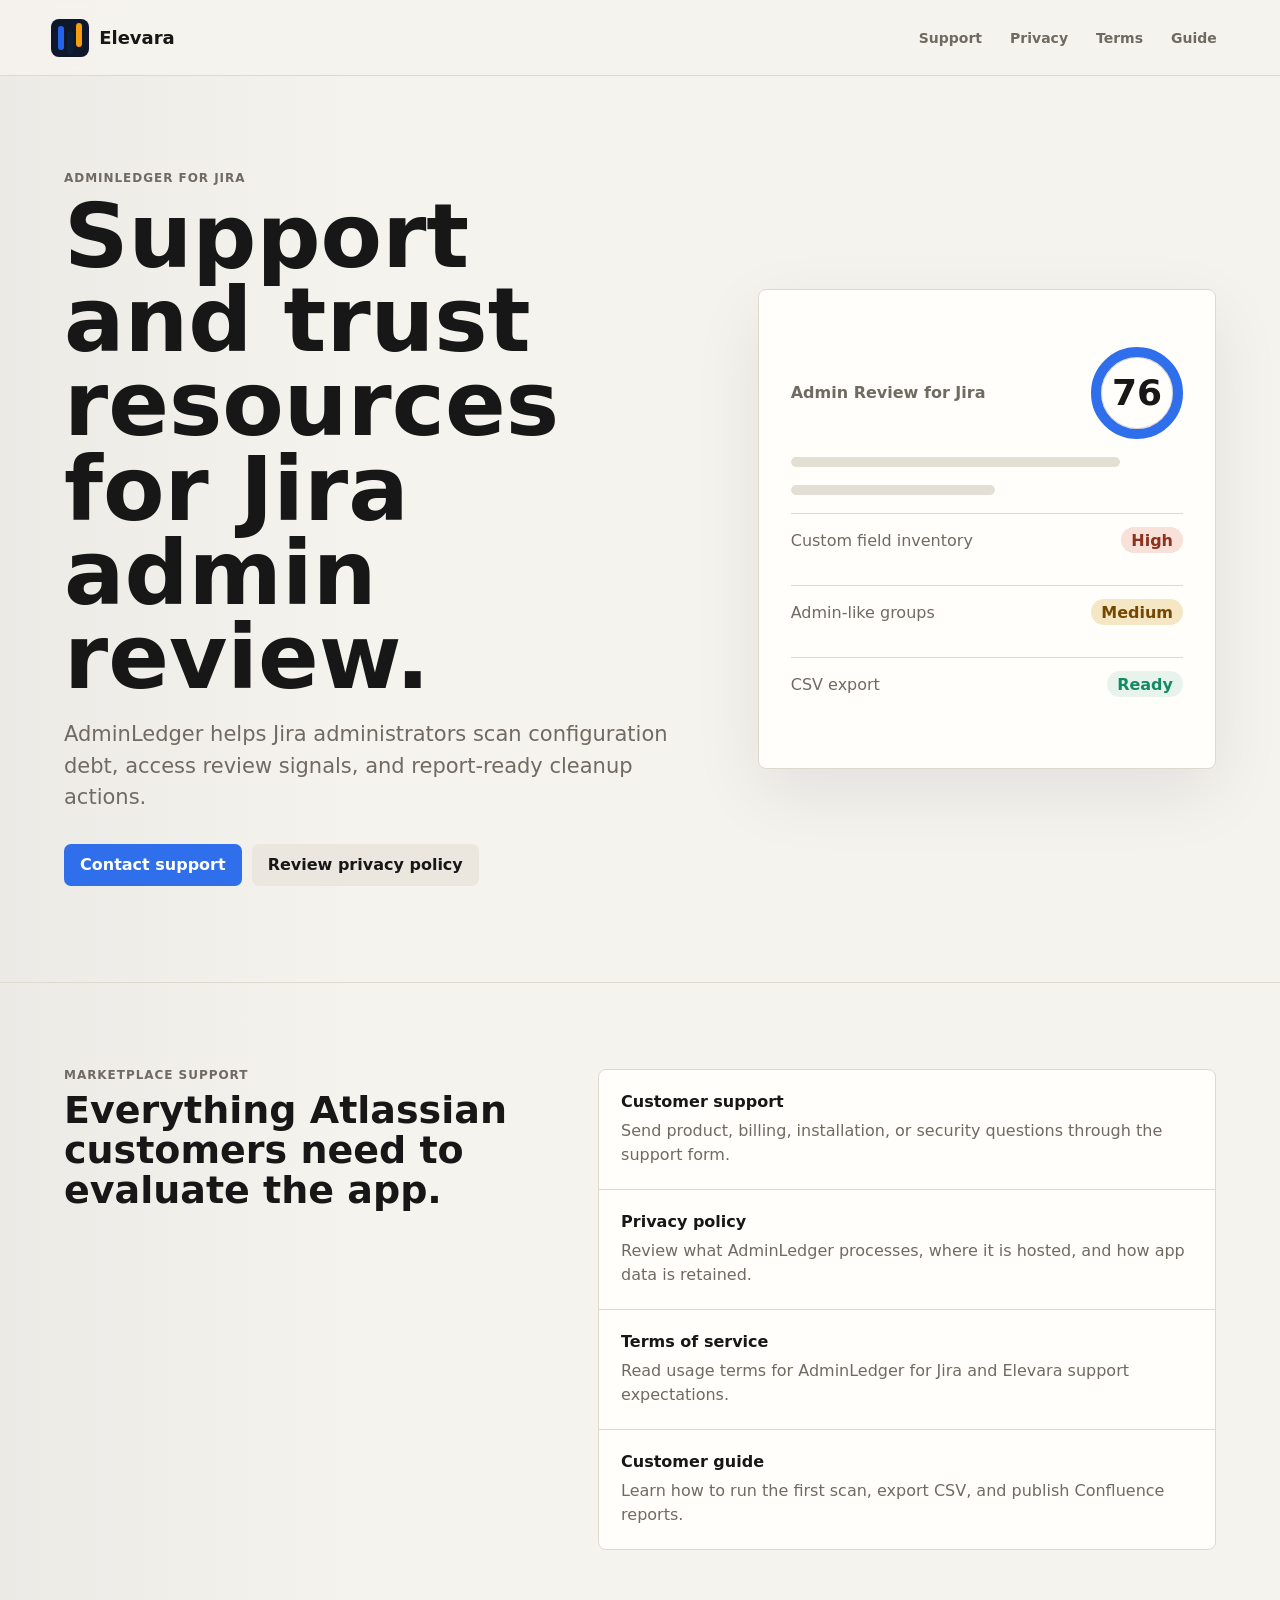
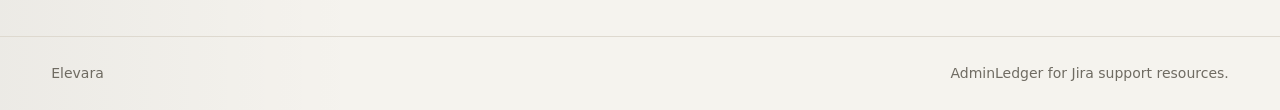
==== index.html @ d3b8535b "Initial Elevara support site" ====
<!doctype html>
<html lang="en">
  <head>
    <meta charset="utf-8" />
    <meta name="viewport" content="width=device-width, initial-scale=1" />
    <title>Elevara | AdminLedger for Jira Support</title>
    <meta name="description" content="Support, privacy, and terms for AdminLedger for Jira by Elevara." />
    <link rel="stylesheet" href="./assets/styles.css" />
  </head>
  <body>
    <header class="site-header">
      <a class="brand" href="./" aria-label="Elevara home">
        <span class="brand-mark" aria-hidden="true"><span></span><span></span><span></span></span>
        <span>Elevara</span>
      </a>
      <nav aria-label="Main navigation">
        <a href="./contact/">Support</a>
        <a href="./privacy/">Privacy</a>
        <a href="./terms/">Terms</a>
        <a href="./guide/">Guide</a>
      </nav>
    </header>

    <main>
      <section class="hero">
        <div class="hero-copy">
          <p class="eyebrow">AdminLedger for Jira</p>
          <h1>Support and trust resources for Jira admin review.</h1>
          <p class="lede">
            AdminLedger helps Jira administrators scan configuration debt, access review signals, and report-ready cleanup actions.
          </p>
          <div class="hero-actions">
            <a class="button primary" href="./contact/">Contact support</a>
            <a class="button secondary" href="./privacy/">Review privacy policy</a>
          </div>
        </div>
        <div class="product-visual" aria-label="AdminLedger product summary">
          <div class="visual-top">
            <span>Admin Review for Jira</span>
            <strong>76</strong>
          </div>
          <div class="visual-line wide"></div>
          <div class="visual-line"></div>
          <div class="visual-row">
            <span>Custom field inventory</span>
            <b>High</b>
          </div>
          <div class="visual-row">
            <span>Admin-like groups</span>
            <b class="amber">Medium</b>
          </div>
          <div class="visual-row">
            <span>CSV export</span>
            <b class="green">Ready</b>
          </div>
        </div>
      </section>

      <section class="split-section">
        <div>
          <p class="eyebrow">Marketplace support</p>
          <h2>Everything Atlassian customers need to evaluate the app.</h2>
        </div>
        <div class="link-list">
          <a href="./contact/">
            <span>Customer support</span>
            <p>Send product, billing, installation, or security questions through the support form.</p>
          </a>
          <a href="./privacy/">
            <span>Privacy policy</span>
            <p>Review what AdminLedger processes, where it is hosted, and how app data is retained.</p>
          </a>
          <a href="./terms/">
            <span>Terms of service</span>
            <p>Read usage terms for AdminLedger for Jira and Elevara support expectations.</p>
          </a>
          <a href="./guide/">
            <span>Customer guide</span>
            <p>Learn how to run the first scan, export CSV, and publish Confluence reports.</p>
          </a>
        </div>
      </section>
    </main>

    <footer class="site-footer">
      <span>Elevara</span>
      <span>AdminLedger for Jira support resources.</span>
    </footer>
  </body>
</html>
---- assets/styles.css ----
:root {
  color-scheme: light;
  --ink: #171717;
  --muted: #6f6b62;
  --soft: #f5f3ee;
  --paper: #fffefa;
  --line: #ded9cf;
  --line-strong: #c9c1b5;
  --rail: #101214;
  --accent: #2f6fec;
  --accent-dark: #1d56c9;
  --green: #138a63;
  --amber: #b77700;
  font-family: Inter, ui-sans-serif, system-ui, -apple-system, BlinkMacSystemFont, "Segoe UI", sans-serif;
  background: var(--soft);
  color: var(--ink);
  font-synthesis: none;
  text-rendering: optimizeLegibility;
}

* {
  box-sizing: border-box;
}

html {
  scroll-behavior: smooth;
}

body {
  margin: 0;
  min-width: 320px;
  background:
    linear-gradient(90deg, rgba(16, 18, 20, 0.04), transparent 28%),
    var(--soft);
}

a {
  color: inherit;
}

button,
input,
select,
textarea {
  font: inherit;
}

.site-header {
  min-height: 76px;
  display: flex;
  align-items: center;
  justify-content: space-between;
  gap: 24px;
  padding: 0 clamp(20px, 4vw, 64px);
  border-bottom: 1px solid var(--line);
  background: rgba(245, 243, 238, 0.9);
  backdrop-filter: blur(14px);
  position: sticky;
  top: 0;
  z-index: 3;
}

.brand {
  display: inline-flex;
  align-items: center;
  gap: 10px;
  text-decoration: none;
  font-weight: 790;
  font-size: 18px;
  letter-spacing: 0;
}

.brand-mark {
  width: 38px;
  height: 38px;
  border-radius: 8px;
  display: grid;
  grid-template-columns: repeat(3, 1fr);
  gap: 3px;
  padding: 7px;
  background: #0f172a;
}

.brand-mark span {
  border-radius: 4px;
  background: #2563eb;
}

.brand-mark span:nth-child(2) {
  background: #0b1f3a;
  transform: translateY(5px);
}

.brand-mark span:nth-child(3) {
  background: #f59e0b;
  transform: translateY(-3px);
}

.site-header nav {
  display: flex;
  align-items: center;
  gap: 4px;
  flex-wrap: wrap;
}

.site-header nav a {
  min-height: 36px;
  border-radius: 7px;
  padding: 0 12px;
  display: inline-flex;
  align-items: center;
  color: var(--muted);
  text-decoration: none;
  font-size: 14px;
  font-weight: 700;
}

.site-header nav a:hover,
.site-header nav a[aria-current="page"] {
  color: var(--ink);
  background: #ebe7de;
}

.hero {
  min-height: calc(100svh - 76px);
  display: grid;
  grid-template-columns: minmax(0, 1.05fr) minmax(320px, 0.78fr);
  align-items: center;
  gap: clamp(30px, 6vw, 88px);
  padding: clamp(42px, 8vw, 96px) clamp(20px, 5vw, 84px);
}

.hero-copy {
  max-width: 790px;
  animation: enter 520ms ease both;
}

.eyebrow {
  margin: 0 0 10px;
  color: var(--muted);
  font-size: 12px;
  line-height: 1;
  letter-spacing: 0.08em;
  text-transform: uppercase;
  font-weight: 790;
}

h1,
h2,
h3,
p {
  letter-spacing: 0;
}

h1 {
  margin: 0;
  font-size: clamp(42px, 7vw, 92px);
  line-height: 0.94;
  max-width: 880px;
}

.page-heading h1,
.legal-content h1,
.center-page h1 {
  font-size: clamp(36px, 5vw, 64px);
  line-height: 0.98;
}

h2 {
  margin: 0;
  font-size: clamp(24px, 3vw, 38px);
  line-height: 1.05;
}

.lede {
  margin: 20px 0 0;
  max-width: 640px;
  color: var(--muted);
  font-size: clamp(17px, 2vw, 21px);
  line-height: 1.5;
}

.hero-actions {
  margin-top: 30px;
  display: flex;
  gap: 10px;
  flex-wrap: wrap;
}

.button {
  min-height: 42px;
  border-radius: 7px;
  display: inline-flex;
  align-items: center;
  justify-content: center;
  padding: 0 16px;
  text-decoration: none;
  border: 0;
  cursor: pointer;
  font-weight: 760;
  transition: transform 150ms ease, background 150ms ease, box-shadow 150ms ease;
}

.button:hover {
  transform: translateY(-1px);
}

.primary {
  color: #fff;
  background: var(--accent);
}

.primary:hover {
  background: var(--accent-dark);
  box-shadow: 0 12px 28px rgba(47, 111, 236, 0.18);
}

.secondary {
  background: #ebe7de;
  color: var(--ink);
}

.product-visual {
  min-height: 480px;
  border: 1px solid var(--line);
  border-radius: 8px;
  background: var(--paper);
  padding: clamp(20px, 3vw, 32px);
  display: grid;
  align-content: center;
  gap: 18px;
  box-shadow: 0 24px 70px rgba(16, 18, 20, 0.08);
  animation: enter 620ms 100ms ease both;
}

.visual-top,
.visual-row {
  display: flex;
  align-items: center;
  justify-content: space-between;
  gap: 18px;
}

.visual-top span {
  color: var(--muted);
  font-weight: 740;
}

.visual-top strong {
  width: 92px;
  height: 92px;
  border-radius: 999px;
  display: grid;
  place-items: center;
  font-size: 36px;
  border: 10px solid var(--accent);
  box-shadow: inset 0 0 0 1px var(--line);
}

.visual-line {
  height: 10px;
  width: 52%;
  border-radius: 999px;
  background: #e4dfd5;
}

.visual-line.wide {
  width: 84%;
}

.visual-row {
  min-height: 54px;
  border-top: 1px solid var(--line);
  color: var(--muted);
}

.visual-row b {
  min-height: 26px;
  border-radius: 999px;
  padding: 0 10px;
  display: inline-flex;
  align-items: center;
  color: #8e321d;
  background: #f7e1d8;
}

.visual-row b.amber {
  color: #744800;
  background: #f6e7c4;
}

.visual-row b.green {
  color: var(--green);
  background: #e9f3ee;
}

.split-section,
.page-shell,
.legal-shell {
  padding: clamp(42px, 7vw, 86px) clamp(20px, 5vw, 84px);
}

.split-section {
  border-top: 1px solid var(--line);
  display: grid;
  grid-template-columns: minmax(260px, 0.74fr) minmax(0, 1fr);
  gap: clamp(28px, 6vw, 78px);
}

.link-list {
  display: grid;
  border: 1px solid var(--line);
  border-radius: 8px;
  overflow: hidden;
  background: var(--paper);
}

.link-list a {
  padding: 22px;
  text-decoration: none;
  border-top: 1px solid var(--line);
  transition: background 150ms ease;
}

.link-list a:first-child {
  border-top: 0;
}

.link-list a:hover {
  background: #fbf8f0;
}

.link-list span {
  font-weight: 790;
}

.link-list p {
  margin: 8px 0 0;
  color: var(--muted);
  line-height: 1.5;
}

.page-heading {
  max-width: 780px;
}

.form-layout {
  margin-top: 34px;
  display: grid;
  grid-template-columns: minmax(0, 1fr) minmax(280px, 0.42fr);
  gap: 22px;
  align-items: start;
}

.contact-form {
  display: grid;
  grid-template-columns: repeat(2, minmax(0, 1fr));
  gap: 15px;
  border: 1px solid var(--line);
  border-radius: 8px;
  background: var(--paper);
  padding: 22px;
}

.contact-form label {
  display: grid;
  gap: 8px;
  color: var(--muted);
  font-size: 13px;
  font-weight: 730;
}

.full-span,
.contact-form .button {
  grid-column: 1 / -1;
}

input,
select,
textarea {
  width: 100%;
  min-height: 42px;
  border: 1px solid var(--line-strong);
  border-radius: 7px;
  background: #fff;
  color: var(--ink);
  padding: 0 12px;
}

textarea {
  min-height: 160px;
  padding: 12px;
  resize: vertical;
}

input:focus,
select:focus,
textarea:focus {
  outline: 2px solid rgba(47, 111, 236, 0.45);
  outline-offset: 2px;
}

.hidden-field {
  display: none;
}

.support-notes {
  border: 1px solid var(--line);
  border-radius: 8px;
  background: var(--paper);
  padding: 22px;
}

.support-notes p,
.support-notes li {
  color: var(--muted);
  line-height: 1.55;
}

.support-notes ul {
  margin: 18px 0 0;
  padding-left: 18px;
}

.legal-shell {
  display: grid;
  grid-template-columns: 240px minmax(0, 820px);
  gap: clamp(28px, 6vw, 82px);
  align-items: start;
}

.legal-index {
  position: sticky;
  top: 104px;
  display: grid;
  gap: 4px;
}

.legal-index span {
  margin-bottom: 10px;
  font-weight: 790;
}

.legal-index a {
  min-height: 34px;
  display: flex;
  align-items: center;
  color: var(--muted);
  text-decoration: none;
  font-size: 14px;
}

.legal-index a:hover {
  color: var(--ink);
}

.legal-content {
  border: 1px solid var(--line);
  border-radius: 8px;
  background: var(--paper);
  padding: clamp(24px, 4vw, 48px);
}

.legal-content h2 {
  margin-top: 36px;
  font-size: 25px;
}

.legal-content p,
.legal-content li,
.legal-content td,
.legal-content th {
  color: var(--muted);
  line-height: 1.62;
}

.legal-content ul,
.legal-content ol {
  padding-left: 21px;
}

.legal-content table {
  width: 100%;
  border-collapse: collapse;
  margin-top: 14px;
}

.legal-content th,
.legal-content td {
  text-align: left;
  padding: 12px;
  border: 1px solid var(--line);
  vertical-align: top;
}

.legal-content th {
  color: var(--ink);
  background: #f0ece4;
}

.text-link {
  color: var(--accent);
  font-weight: 780;
}

.center-page {
  min-height: 100svh;
  display: grid;
  place-content: center;
  gap: 18px;
  padding: 32px;
  text-align: center;
}

.center-page .brand {
  justify-self: center;
}

.center-page p {
  margin: 0;
  color: var(--muted);
}

.center-page .button {
  justify-self: center;
}

.site-footer {
  min-height: 74px;
  display: flex;
  align-items: center;
  justify-content: space-between;
  gap: 20px;
  padding: 0 clamp(20px, 4vw, 64px);
  border-top: 1px solid var(--line);
  color: var(--muted);
  font-size: 14px;
}

.site-footer a {
  margin-left: 14px;
  color: var(--muted);
  text-decoration: none;
}

.site-footer a:hover {
  color: var(--ink);
}

@keyframes enter {
  from {
    opacity: 0;
    transform: translateY(10px);
  }
  to {
    opacity: 1;
    transform: translateY(0);
  }
}

@media (prefers-reduced-motion: reduce) {
  *,
  *::before,
  *::after {
    animation-duration: 1ms !important;
    animation-iteration-count: 1 !important;
    scroll-behavior: auto !important;
    transition-duration: 1ms !important;
  }
}

@media (max-width: 900px) {
  .site-header,
  .site-footer {
    align-items: flex-start;
    flex-direction: column;
    justify-content: center;
    padding-top: 14px;
    padding-bottom: 14px;
  }

  .hero,
  .split-section,
  .form-layout,
  .legal-shell {
    grid-template-columns: 1fr;
  }

  .hero {
    min-height: auto;
  }

  .product-visual {
    min-height: 360px;
  }

  .legal-index {
    position: static;
    border-bottom: 1px solid var(--line);
    padding-bottom: 18px;
  }
}

@media (max-width: 620px) {
  .site-header nav {
    width: 100%;
  }

  .site-header nav a {
    flex: 1;
    justify-content: center;
    min-width: 74px;
  }

  .hero-actions,
  .hero-actions .button,
  .contact-form .button {
    width: 100%;
  }

  .contact-form {
    grid-template-columns: 1fr;
  }

  .site-footer a {
    margin: 0 12px 0 0;
  }
}
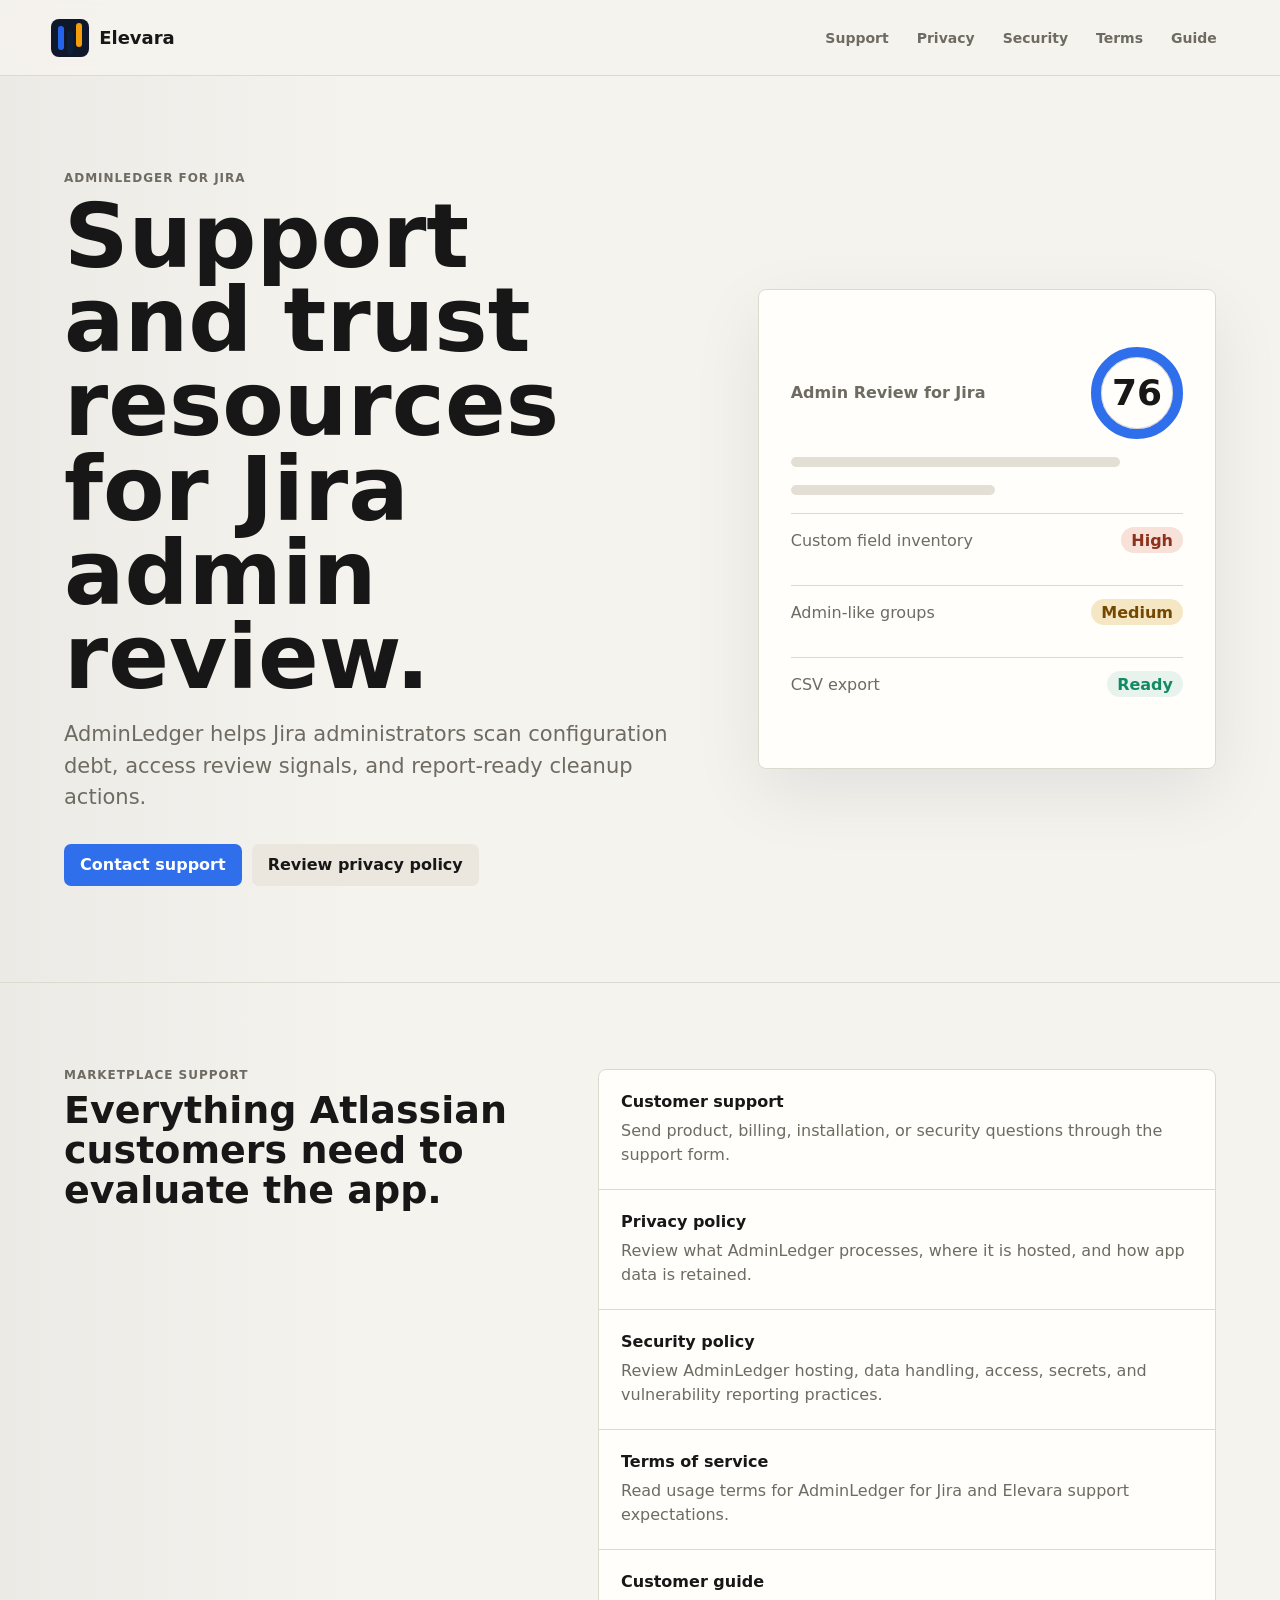
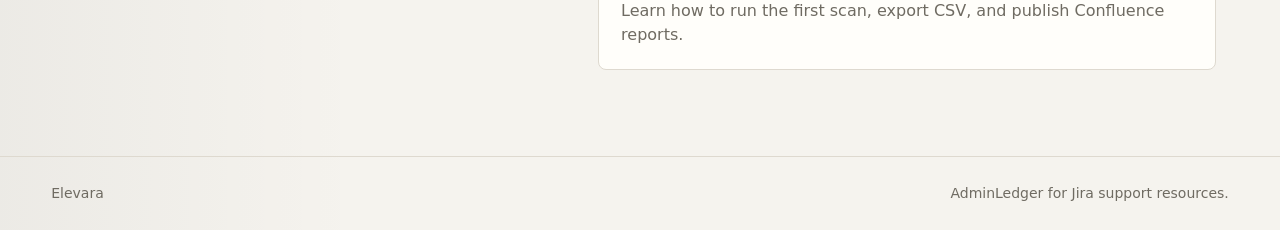
==== commit 0dc23415: "Add public security policy page" ====
--- a/index.html
+++ b/index.html
@@ -16,6 +16,7 @@
       <nav aria-label="Main navigation">
         <a href="./contact/">Support</a>
         <a href="./privacy/">Privacy</a>
+        <a href="./security/">Security</a>
         <a href="./terms/">Terms</a>
         <a href="./guide/">Guide</a>
       </nav>
@@ -70,6 +71,10 @@
             <span>Privacy policy</span>
             <p>Review what AdminLedger processes, where it is hosted, and how app data is retained.</p>
           </a>
+          <a href="./security/">
+            <span>Security policy</span>
+            <p>Review AdminLedger hosting, data handling, access, secrets, and vulnerability reporting practices.</p>
+          </a>
           <a href="./terms/">
             <span>Terms of service</span>
             <p>Read usage terms for AdminLedger for Jira and Elevara support expectations.</p>
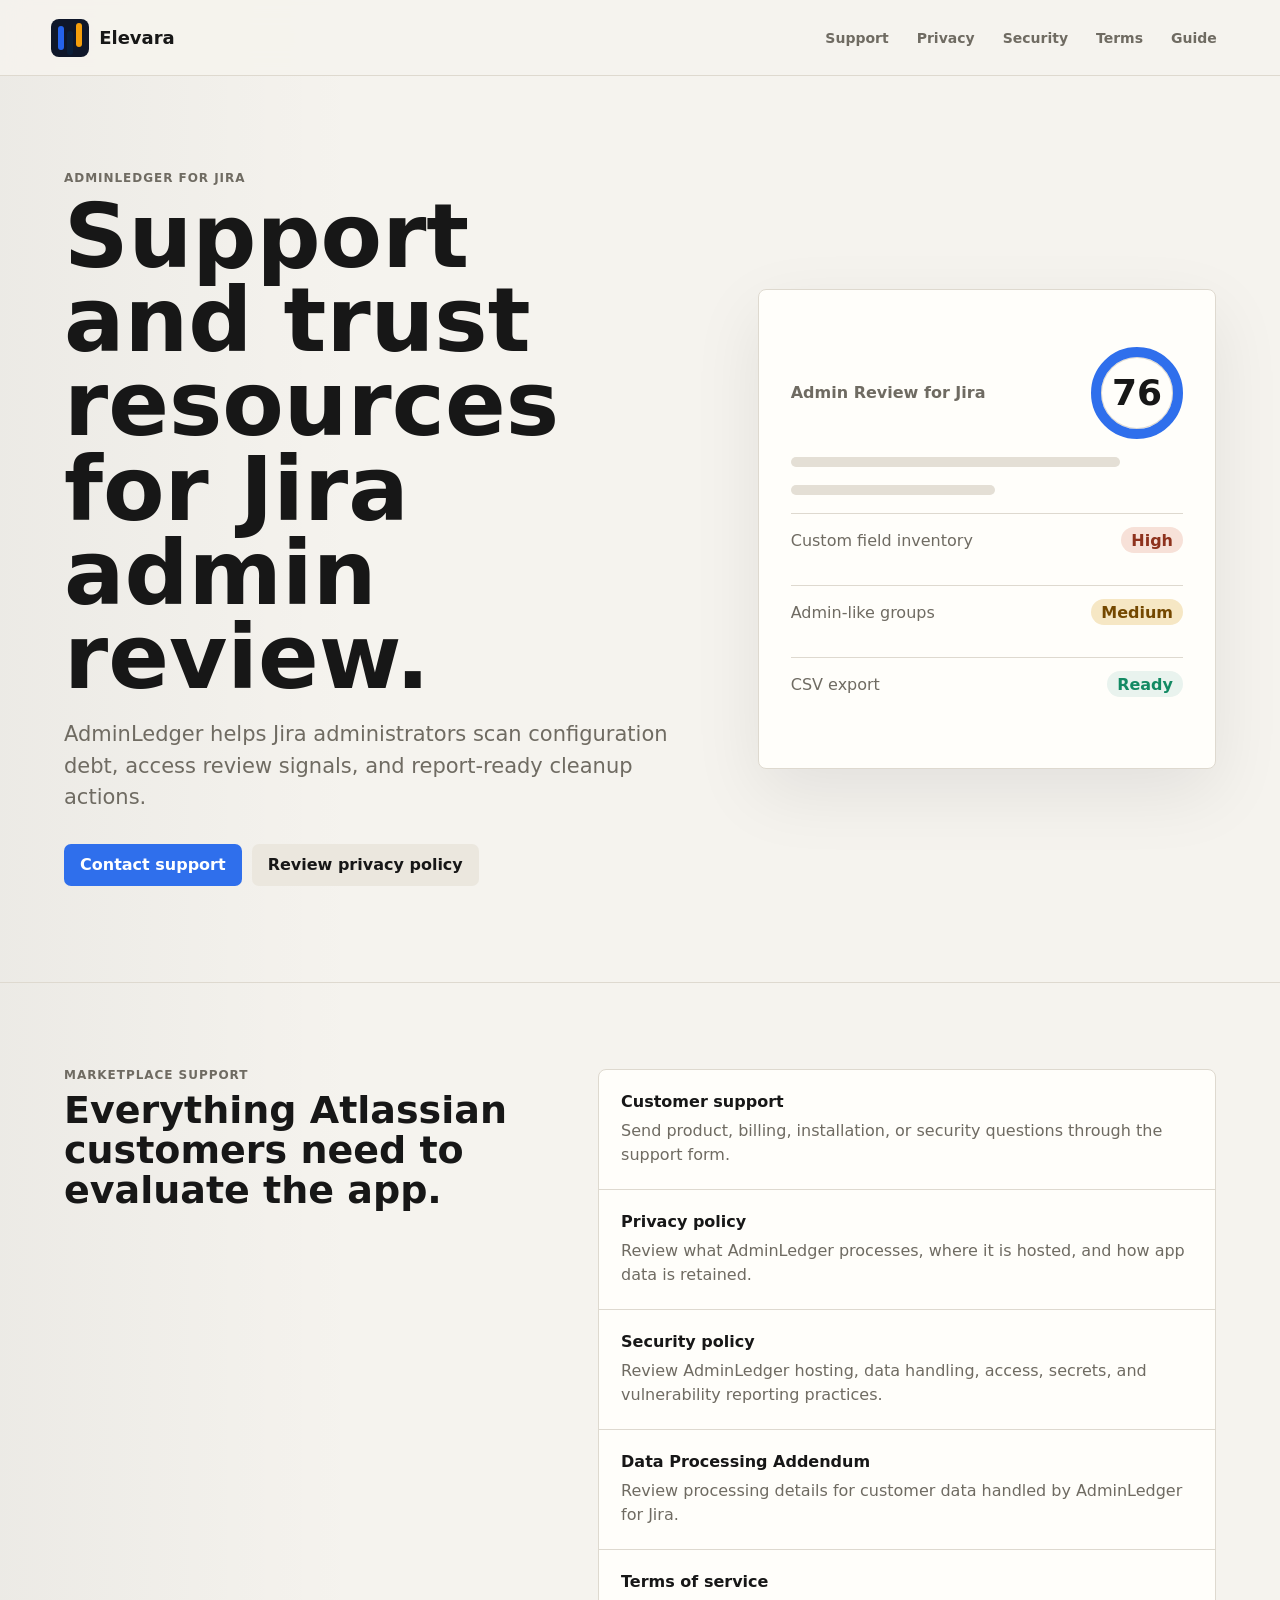
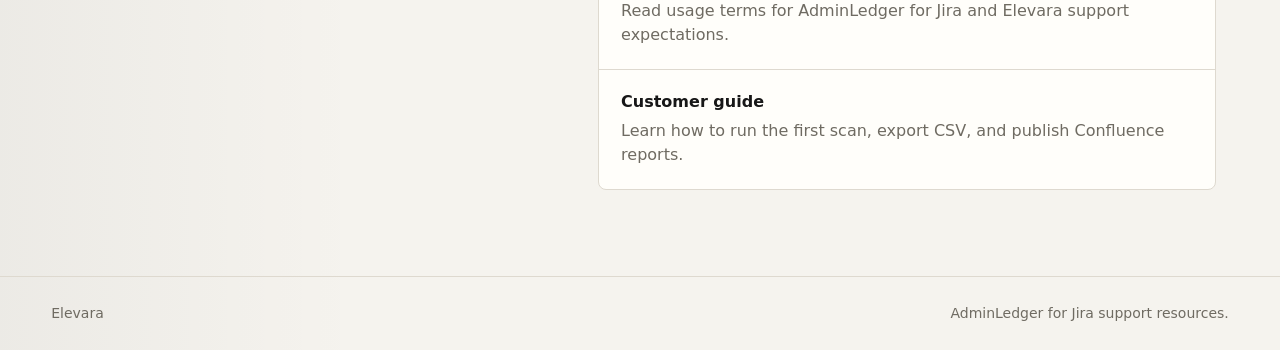
==== commit bd149b85: "Add public DPA page" ====
--- a/index.html
+++ b/index.html
@@ -75,6 +75,10 @@
             <span>Security policy</span>
             <p>Review AdminLedger hosting, data handling, access, secrets, and vulnerability reporting practices.</p>
           </a>
+          <a href="./dpa/">
+            <span>Data Processing Addendum</span>
+            <p>Review processing details for customer data handled by AdminLedger for Jira.</p>
+          </a>
           <a href="./terms/">
             <span>Terms of service</span>
             <p>Read usage terms for AdminLedger for Jira and Elevara support expectations.</p>
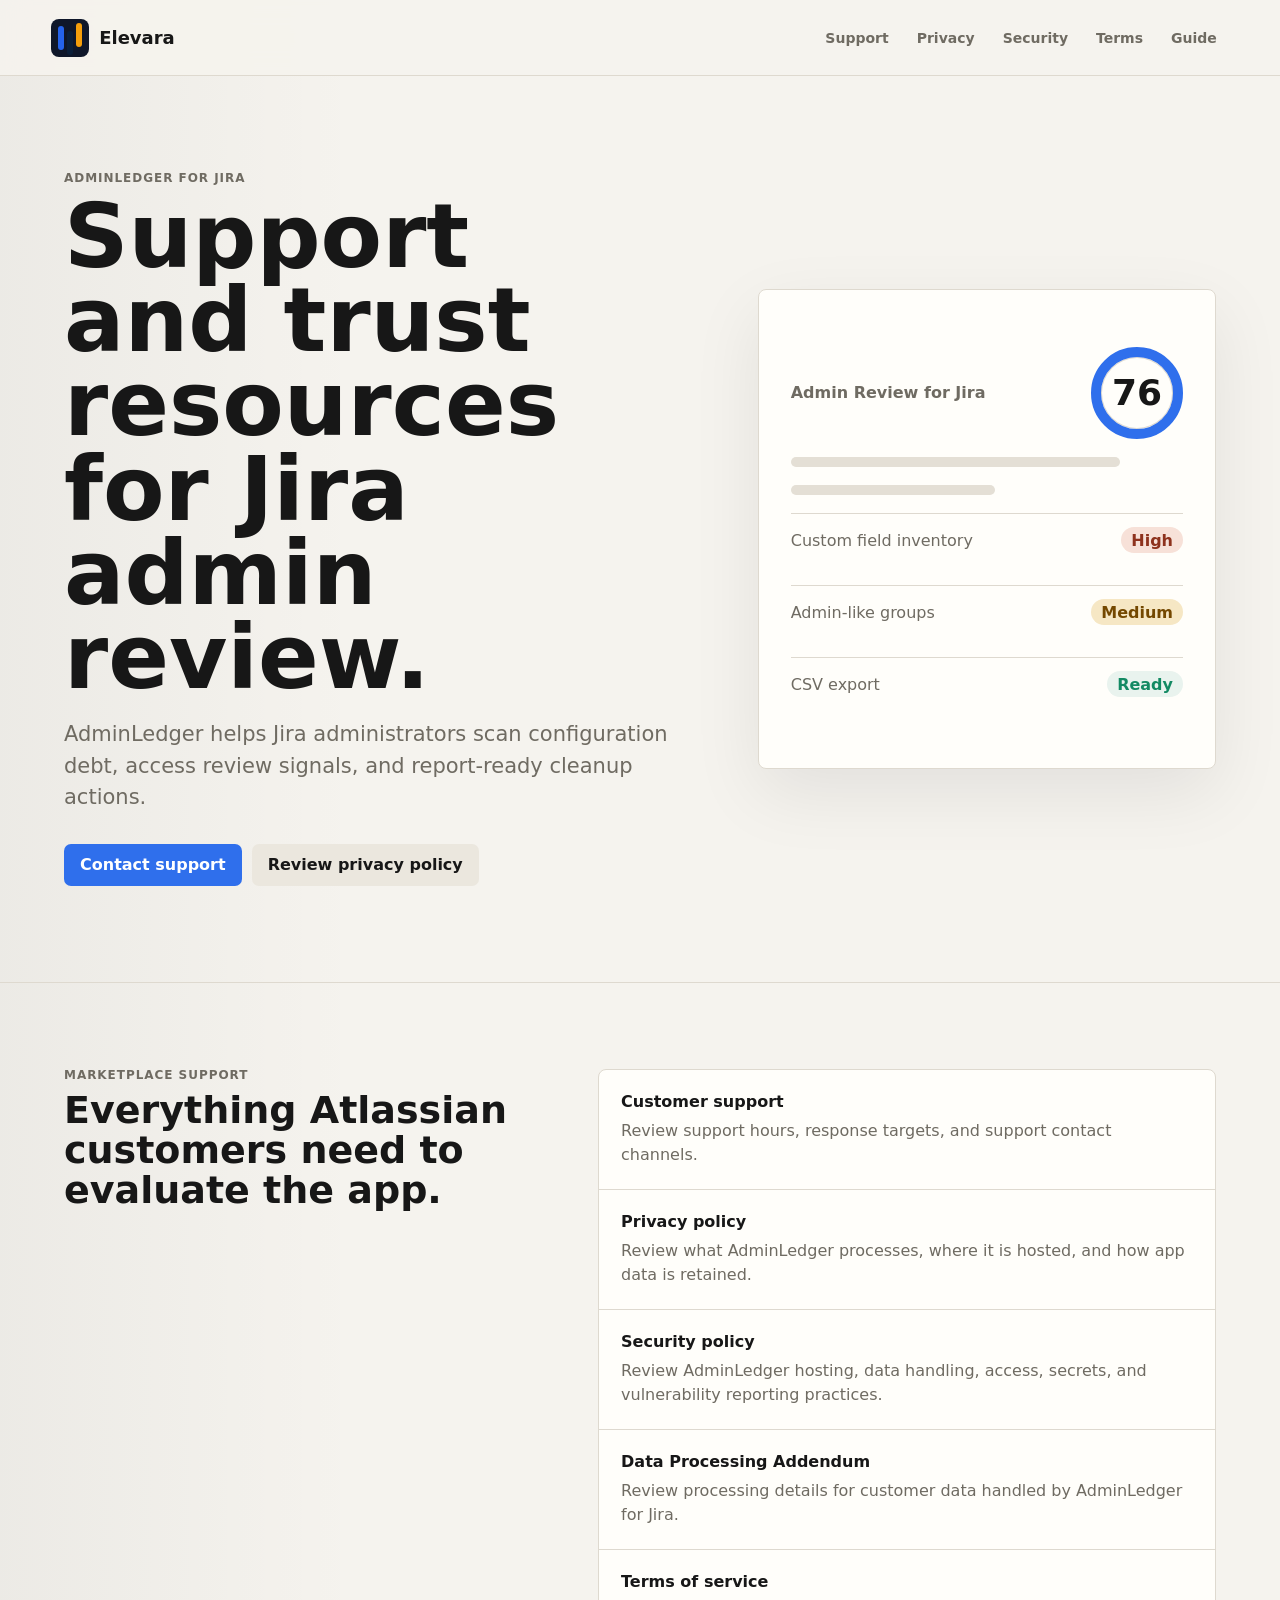
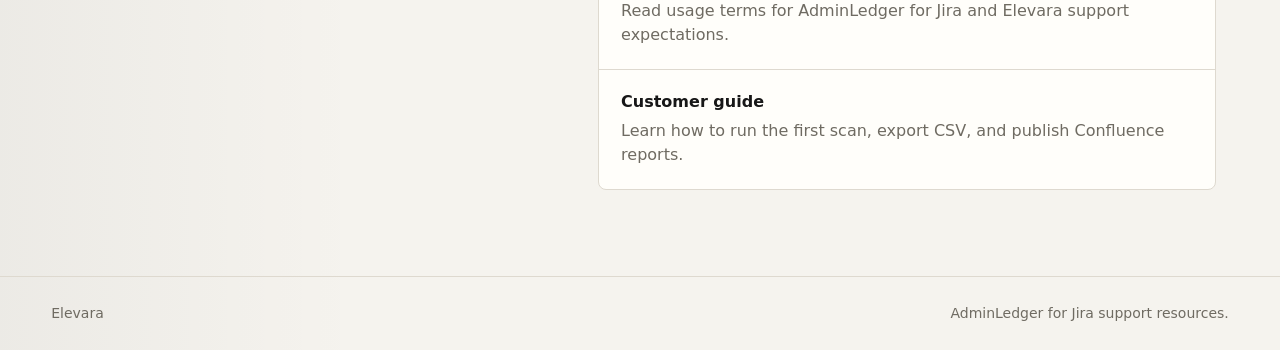
==== commit 6bb1cba0: "Add public support SLA page" ====
--- a/index.html
+++ b/index.html
@@ -14,7 +14,7 @@
         <span>Elevara</span>
       </a>
       <nav aria-label="Main navigation">
-        <a href="./contact/">Support</a>
+        <a href="./support/">Support</a>
         <a href="./privacy/">Privacy</a>
         <a href="./security/">Security</a>
         <a href="./terms/">Terms</a>
@@ -63,9 +63,9 @@
           <h2>Everything Atlassian customers need to evaluate the app.</h2>
         </div>
         <div class="link-list">
-          <a href="./contact/">
+          <a href="./support/">
             <span>Customer support</span>
-            <p>Send product, billing, installation, or security questions through the support form.</p>
+            <p>Review support hours, response targets, and support contact channels.</p>
           </a>
           <a href="./privacy/">
             <span>Privacy policy</span>
